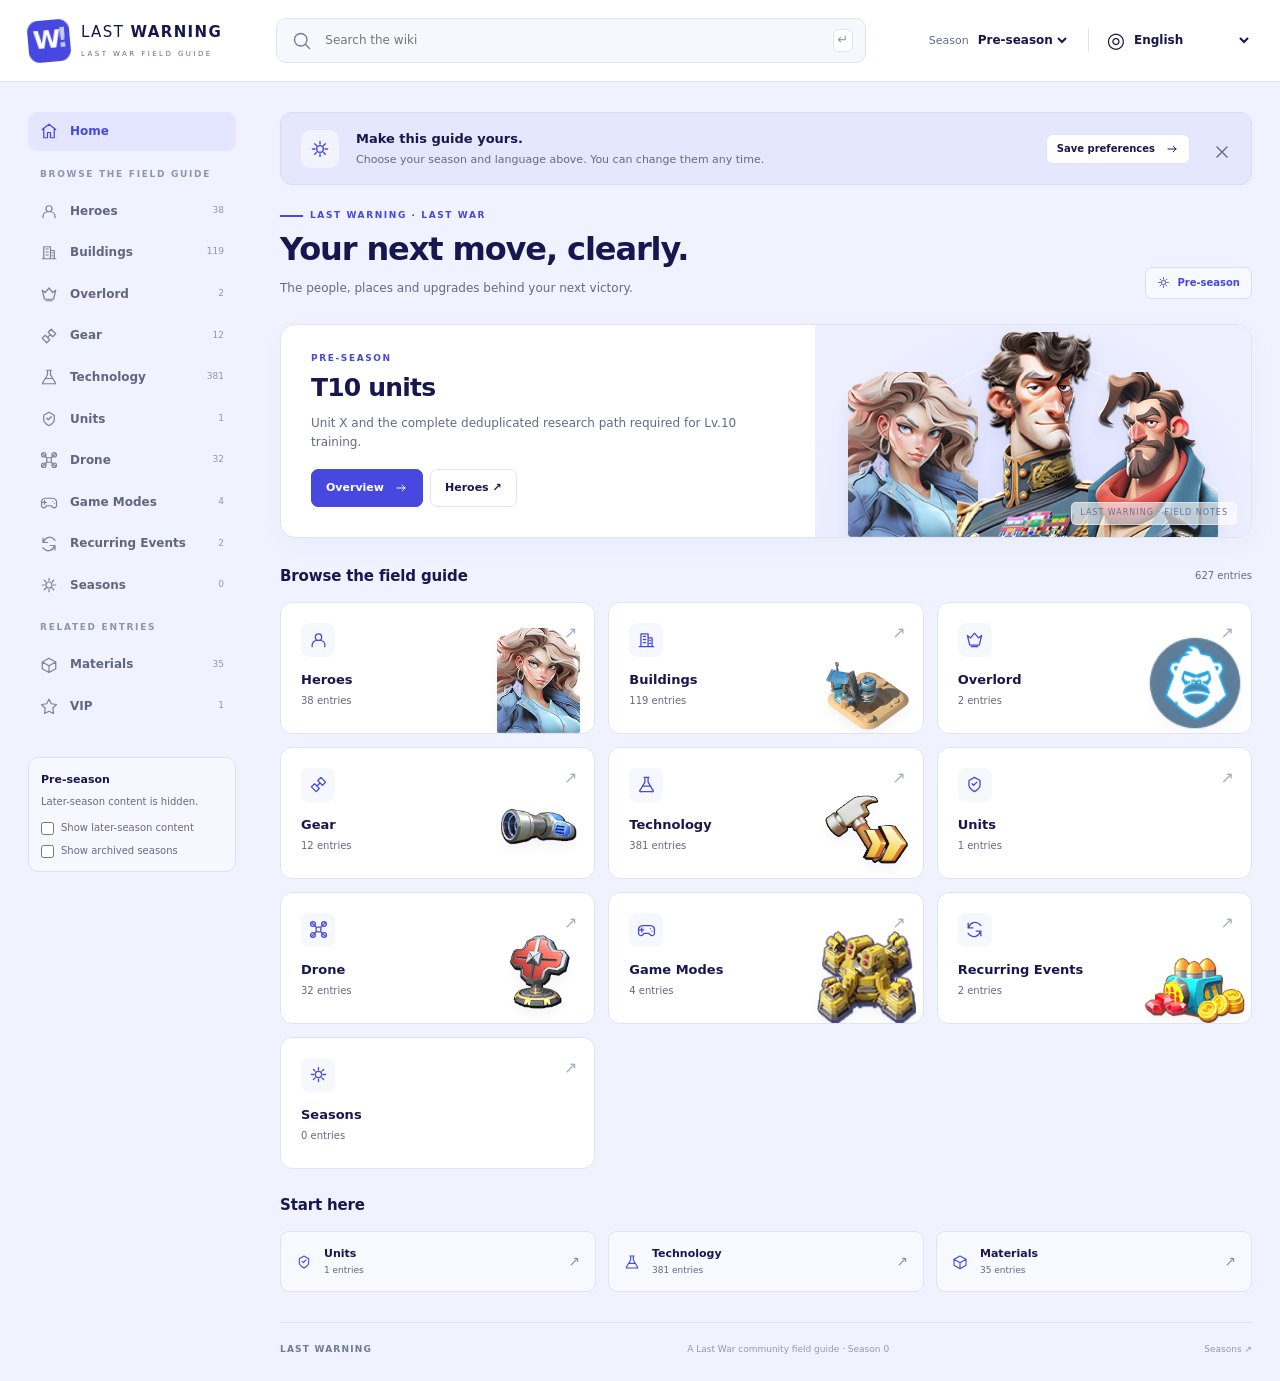
==== index.html @ da7bac01 "Publish Last Warning review snapshot" ====
<!doctype html>
<html lang="en">
<head>
<meta charset="utf-8"><meta name="viewport" content="width=device-width,initial-scale=1">
<meta name="description" content="Last Warning — your season-aware Last War field guide. Explore heroes, buildings, technology, units and game modes with original game art.">
<meta name="theme-color" content="#17164f"><title>Last Warning · Last War field guide</title>
<link rel="stylesheet" href="styles-v2.css">
<script defer src="data-v2.js"></script><script defer src="mode-data.js"></script><script defer src="app-v2.js"></script>
</head>
<body>
<a class="skip-link" href="#content">Skip to content</a>
<header class="topbar">
  <button id="menu-toggle" class="icon-button mobile-only" aria-label="Open navigation" aria-expanded="false"></button>
  <a class="brand" id="brand" href="#home" aria-label="Last Warning home"><span class="brand-mark">W<span>!</span></span><span>LAST <b>WARNING</b><small>LAST WAR FIELD GUIDE</small></span></a>
  <form id="global-search" class="global-search" role="search"><span id="search-icon" aria-hidden="true"></span><input id="search-input" type="search" autocomplete="off" aria-label="Search the wiki" placeholder="Search heroes, buildings, skills…"><button type="submit" id="search-go" aria-label="Search">↵</button></form>
  <div class="context-controls"><label class="header-select"><span id="season-label">Season</span><select id="season-select" aria-label="Current season"></select></label><span class="control-divider"></span><label class="header-select language-control"><span id="language-icon" aria-hidden="true">◎</span><select id="language-select" aria-label="Language"></select></label></div>
</header>
<div class="app-shell">
  <aside id="sidebar" class="sidebar" aria-label="Wiki navigation"><div id="navigation"></div><div id="sidebar-context"></div></aside>
  <button id="nav-scrim" class="nav-scrim" aria-label="Close navigation" hidden></button>
  <div class="page-area"><div id="setup-banner"></div><main id="content" tabindex="-1"></main><footer id="footer"></footer></div>
</div>
<div id="announcement" class="sr-only" role="status" aria-live="polite"></div>
<noscript><p class="no-script">This local wiki needs JavaScript to display its game data and language controls.</p></noscript>
</body></html>
---- styles-v2.css ----
:root{--page:#f0f3ff;--ink:#17164f;--accent:#4648df;--muted:#656887;--line:#e0e4f2;--white:#fff;--soft:#f7f8fe;--lavender:#e9eaff;--blue:#e6f2ff;--green:#237c66;--shadow:0 8px 28px #17164f08;--sidebar:222px}*{box-sizing:border-box}html{scroll-behavior:smooth}body{margin:0;background:var(--page);color:var(--ink);font:14px/1.55 Inter,ui-sans-serif,system-ui,-apple-system,BlinkMacSystemFont,"Segoe UI",sans-serif}a{color:inherit;text-decoration:none}button,input,select{font:inherit;color:inherit}button,a,input,select{outline-offset:4px}button{cursor:pointer}button:disabled{cursor:default;opacity:.45}button:focus-visible,a:focus-visible,input:focus-visible,select:focus-visible{outline:3px solid #8b8df4}button,input,select{touch-action:manipulation}button{border:0}svg{display:block;width:20px;height:20px;flex-shrink:0;fill:none;stroke:currentColor;stroke-width:1.65;stroke-linecap:round;stroke-linejoin:round}.sr-only{position:absolute;width:1px;height:1px;margin:-1px;padding:0;border:0;overflow:hidden;clip:rect(0,0,0,0);white-space:nowrap}.skip-link{position:fixed;z-index:100;top:-90px;left:18px;background:white;padding:12px;border-radius:8px}.skip-link:focus{top:12px}.topbar{height:82px;position:sticky;top:0;z-index:30;display:flex;align-items:center;gap:34px;padding:0 max(28px,calc((100vw - 1600px)/2));background:#fffffff2;border-bottom:1px solid var(--line);backdrop-filter:blur(14px)}.brand{display:flex;align-items:center;gap:11px;flex-shrink:0;font-size:15px;letter-spacing:1.4px;white-space:nowrap}.brand b{font-weight:850}.brand small{display:block;font-size:7px;letter-spacing:2.45px;color:var(--muted);margin-top:4px}.brand-mark{position:relative;background:var(--accent);border-radius:11px;color:white;font-size:25px;line-height:39px;letter-spacing:-4px;font-weight:900;width:42px;height:42px;text-align:center;transform:rotate(-5deg)}.brand-mark span{color:#c8c9ff;font-size:26px}.global-search{display:flex;align-items:center;gap:11px;max-width:590px;min-width:160px;flex:1;padding:10px 12px 10px 15px;margin-inline-start:20px;border:1px solid var(--line);border-radius:10px;background:var(--soft)}.global-search>span{color:#777a9b}.global-search input{min-width:0;width:100%;border:0;outline:none;background:transparent;font-size:12px}.global-search button{padding:0;width:23px;height:23px;border:1px solid var(--line);background:white;border-radius:5px;color:#9395ae;font-size:13px}.context-controls{display:flex;align-items:center;gap:18px;margin-inline-start:auto;flex-shrink:0}.header-select{display:flex;align-items:center;gap:5px;min-width:0}.header-select>span{color:var(--muted);font-size:11px;white-space:nowrap}.header-select select{border:0;background:transparent;font-size:12px;font-weight:650;max-width:125px;cursor:pointer;padding:8px 0}.header-select.language-control select{max-width:122px}.header-select #language-icon{font-size:21px;color:var(--ink)}.control-divider{width:1px;height:24px;background:var(--line)}.app-shell{display:flex;gap:30px;max-width:1600px;padding:30px 28px 0;margin:auto}.sidebar{flex:0 0 var(--sidebar);position:sticky;top:112px;height:calc(100vh - 136px);display:flex;flex-direction:column;overflow:auto;scrollbar-width:thin;padding-inline-end:14px}.nav-label{color:#9093ad;font-size:9px;letter-spacing:1.7px;text-transform:uppercase;font-weight:750;margin:17px 0 10px;padding:0 12px}.nav-label:first-child{margin-top:1px}.nav-link{display:flex;align-items:center;gap:12px;padding:10px 12px;border-radius:9px;color:#626581;font-size:12px;margin-bottom:3px;font-weight:550;transition:background .15s,color .15s}.nav-link .nav-count{font-size:9px;font-weight:500;margin-inline-start:auto;color:#9094ae}.nav-link svg{width:18px;height:18px;opacity:.8}.nav-link:hover{background:#e8ebfa;color:var(--ink)}.nav-link.active{color:var(--accent);background:#e4e6ff;font-weight:750}.nav-link.active svg{opacity:1}.nav-sub{padding:5px 0 10px 37px;display:grid;gap:5px}.nav-sub a{font-size:11px;color:var(--muted);border-inline-start:1px solid #d7dcf0;padding:4px 0 4px 15px}.nav-sub a.active{color:var(--accent);font-weight:700;border-color:var(--accent)}#sidebar-context{margin-top:auto;padding-top:28px}.context-card{border:1px solid #dce1f3;background:#ffffff60;border-radius:10px;padding:13px 12px}.context-card strong{font-size:11px;display:block}.context-card p{font-size:10px;color:var(--muted);margin:5px 0 10px;line-height:1.7}.future-toggle{display:flex;align-items:flex-start;gap:7px;font-size:10px;color:var(--muted);line-height:1.5;cursor:pointer}.future-toggle input{accent-color:var(--accent);margin:2px 0 0}.snapshot{font-size:9px;color:#9699b1;display:flex;align-items:center;gap:6px;margin:13px 12px 0}.snapshot-dot{width:5px;height:5px;border-radius:50%;background:#3ca58b}.page-area{flex:1;min-width:0;max-width:1290px}main{min-height:calc(100vh - 205px)}.welcome-banner{background:#e5e7ff;border:1px solid #d7dafa;border-radius:12px;display:flex;align-items:center;gap:17px;padding:16px 20px;margin:0 0 24px}.welcome-banner .welcome-icon{background:#ffffff85;padding:9px;border-radius:9px;color:var(--accent)}.welcome-banner h2{font-size:13px;margin:0}.welcome-banner p{font-size:11px;color:var(--muted);margin:2px 0 0}.welcome-banner .button{margin-inline-start:auto;white-space:nowrap}.icon-button{display:grid;place-items:center;background:transparent;border-radius:6px;width:32px;height:32px;color:var(--muted);padding:5px;flex-shrink:0}.icon-button:hover{background:#ffffff75}.welcome-banner .icon-button{width:24px;height:24px}.mobile-only{display:none}.page-heading{display:flex;align-items:flex-end;justify-content:space-between;gap:25px;margin:2px 0 25px}.eyebrow{display:flex;align-items:center;gap:7px;font-size:9px;letter-spacing:1.6px;text-transform:uppercase;color:var(--accent);font-weight:800;margin-bottom:7px}.eyebrow .line{width:23px;height:2px;background:var(--accent)}h1{font-size:32px;letter-spacing:-1.1px;line-height:1.2;margin:0;font-weight:760}h2{font-weight:730}.page-heading p{font-size:12px;max-width:650px;color:var(--muted);margin:9px 0 0;line-height:1.75}.season-pill{display:inline-flex;align-items:center;gap:7px;border:1px solid #d9def5;background:#ffffff80;color:var(--accent);font-size:10px;font-weight:650;padding:7px 11px;border-radius:7px;white-space:nowrap}.season-pill svg{width:13px;height:13px}.home-lead{background:white;border:1px solid var(--line);border-radius:15px;overflow:hidden;display:grid;grid-template-columns:1.1fr .9fr;margin-bottom:27px;box-shadow:var(--shadow)}.home-lead-copy{padding:27px 30px;position:relative;z-index:1}.home-lead h2{font-size:25px;letter-spacing:-.8px;line-height:1.3;max-width:440px;margin:7px 0 9px}.home-lead p{color:var(--muted);font-size:12px;max-width:440px;margin:0 0 18px}.home-lead .button{margin-inline-end:7px}.home-art{background:radial-gradient(ellipse at 50% 100%,#d9ddff,#eef0ff 80%);position:relative;min-height:212px;overflow:hidden}.home-art:before{content:"";position:absolute;width:280px;height:280px;left:calc(50% - 140px);top:32px;border:1px solid #ffffffa0;border-radius:50%}.home-art img{position:absolute;height:205px;width:54%;object-fit:contain;object-position:bottom;bottom:0;left:24%;filter:drop-shadow(0 9px 8px #17164f14)}.home-art img.side{height:165px;width:45%;left:0;opacity:.9}.home-art img.side.right{left:auto;right:0}.home-art-label{position:absolute;z-index:2;bottom:12px;right:14px;font-size:8px;letter-spacing:1px;color:#6a6e98;background:#ffffffa0;border:1px solid #ffffff70;border-radius:5px;padding:4px 8px}.section-heading{display:flex;align-items:center;justify-content:space-between;gap:20px;margin:25px 0 14px}.section-heading h2{font-size:15px;letter-spacing:-.15px;margin:0}.section-heading span,.section-heading a{color:var(--muted);font-size:10px}.section-heading a:hover{color:var(--accent)}.category-grid{display:grid;grid-template-columns:repeat(3,minmax(0,1fr));gap:13px}.category-card{position:relative;border:1px solid var(--line);background:white;border-radius:12px;padding:20px;min-height:132px;overflow:hidden;transition:transform .16s,border .16s,box-shadow .16s}.category-card:hover{transform:translateY(-2px);border-color:#bfc2ef;box-shadow:var(--shadow)}.category-icon{width:34px;height:34px;border-radius:8px;background:var(--soft);color:var(--accent);display:grid;place-items:center;margin-bottom:13px}.category-icon svg{width:19px;height:19px}.category-card h3{margin:0;font-size:13px;position:relative;z-index:1;max-width:75%}.category-card p{font-size:10px;color:var(--muted);margin:3px 0 0;position:relative;z-index:1}.category-card>img{position:absolute;right:6px;bottom:0;height:105px;width:100px;object-fit:contain;object-position:bottom;opacity:.94;filter:drop-shadow(0 7px 6px #17164f0c)}.category-card .tile-arrow{position:absolute;top:18px;right:17px;color:#a7abc5;font-size:16px}.quick-links{display:grid;grid-template-columns:repeat(3,minmax(0,1fr));gap:12px}.quick-link{background:#ffffff80;border:1px solid var(--line);border-radius:9px;padding:13px 15px;display:flex;align-items:center;gap:12px}.quick-link svg{width:16px;color:var(--accent)}.quick-link strong{font-size:11px;display:block}.quick-link small{font-size:9px;color:var(--muted);display:block;margin-top:2px}.quick-link .arrow{margin-inline-start:auto;color:#8c91ae}.directory-bar{display:flex;align-items:center;justify-content:space-between;gap:15px;margin-bottom:17px;flex-wrap:wrap}.filter-pills{display:flex;gap:6px;flex-wrap:wrap}.pill{background:#ffffff90;border:1px solid var(--line);padding:7px 13px;border-radius:7px;color:var(--muted);font-size:11px;cursor:pointer}.pill.selected{background:var(--accent);border-color:var(--accent);color:white;font-weight:650}.view-controls{display:flex;align-items:center;gap:5px}.view-controls button{display:grid;place-items:center;width:31px;height:30px;background:white;border:1px solid var(--line);border-radius:6px;color:#8b90ab}.view-controls button.active{color:var(--accent);background:var(--lavender);border-color:#cbd0f6}.view-controls svg{width:15px;height:15px}.result-summary{font-size:11px;color:var(--muted);margin:0 0 15px;display:flex;align-items:center;justify-content:space-between;gap:10px}.subtype-filter{display:flex;align-items:center;gap:7px;color:var(--muted);font-size:10px}.subtype-filter select{font-size:11px;background:white;border:1px solid var(--line);padding:6px 9px;border-radius:6px;max-width:220px}.entity-grid{display:grid;grid-template-columns:repeat(4,minmax(0,1fr));gap:14px}.entity-card{background:white;border:1px solid var(--line);border-radius:12px;overflow:hidden;min-width:0;transition:transform .15s,box-shadow .15s,border-color .15s}.entity-card:hover{transform:translateY(-3px);box-shadow:var(--shadow);border-color:#b8bdee}.entity-art{height:155px;display:flex;align-items:center;justify-content:center;position:relative;background:radial-gradient(ellipse at 50% 90%,#e5e8ff,#f8f9fe 80%);overflow:hidden}.entity-art img{width:90%;height:92%;object-fit:contain}.entity-card.is-hero .entity-art{align-items:flex-end}.entity-card.is-hero img{height:98%;object-position:bottom}.entity-art .type-chip{position:absolute;top:10px;left:10px;z-index:2;background:#ffffffdd;border:1px solid #ffffff90;border-radius:5px;font-size:8px;letter-spacing:.2px;font-weight:700;color:#666b91;padding:2px 6px}.entity-art .entity-arrow{position:absolute;right:10px;bottom:10px;background:white;width:23px;height:23px;border-radius:50%;display:grid;place-items:center;font-size:12px;color:var(--accent)}.placeholder-art{display:grid;place-items:center;color:#b0b5d8;width:100%;height:100%}.placeholder-art svg{width:48px;height:48px;stroke-width:1.2}.entity-copy{padding:13px 14px 14px}.entity-copy h3{font-size:12px;line-height:1.35;margin:0 0 4px;font-weight:730;overflow-wrap:anywhere}.entity-copy p{font-size:9px;color:var(--muted);margin:0;line-height:1.7;min-height:16px}.entity-copy .badges{margin-top:8px;gap:4px}.badges{display:flex;align-items:center;flex-wrap:wrap;gap:6px}.badge{display:inline-flex;align-items:center;background:var(--soft);border:1px solid #e8eaf4;color:#727794;font-size:9px;line-height:1.5;border-radius:4px;padding:2px 6px}.badge.ur{background:#fff4d9;color:#947034;border-color:#f5e7bb}.badge.ssr{background:#f0e8ff;color:#8261a9;border-color:#e7dcf8}.badge.sr{background:#e6edff;color:#627ca9;border-color:#dae5fb}.badge.source{background:#e9f2ff;color:#5a779b;border-color:#dae8fb}.badge.fallback{font-weight:500;font-size:8px;padding:1px 5px;background:#fff8e9;border-color:#f1e6ca;color:#a28b5d;vertical-align:middle;margin-inline-start:6px;white-space:nowrap}.entity-list{display:grid;gap:8px}.entity-list .entity-card{display:flex;align-items:center;padding:8px 14px 8px 8px;border-radius:10px;gap:15px}.entity-list .entity-art{height:64px;width:74px;border-radius:6px;flex-shrink:0}.entity-list .entity-copy{padding:0;flex:1}.entity-list .entity-copy h3{font-size:13px}.entity-list .entity-copy p{max-width:650px}.entity-list .entity-copy .badges{margin-top:4px}.entity-list .entity-art .type-chip,.entity-list .entity-arrow{display:none}.entity-list .placeholder-art svg{width:29px;height:29px}.search-list .entity-card{padding:12px;gap:16px}.search-list .entity-copy p{font-size:11px;line-height:1.65}.search-list .entity-art{height:76px;width:82px}.search-group-label{font-size:10px;letter-spacing:1.1px;text-transform:uppercase;color:#8d92ae;margin:22px 0 9px;font-weight:700}.empty-state{background:#ffffff70;border:1px dashed #cfd5ed;border-radius:12px;text-align:center;padding:55px 25px;color:var(--muted)}.empty-state svg{width:32px;height:32px;margin:0 auto 15px;color:#959cc5}.empty-state h2{font-size:16px;color:var(--ink);margin:0 0 6px}.empty-state p{font-size:12px;margin:0 auto 16px;max-width:500px}.button{display:inline-flex;align-items:center;justify-content:center;gap:10px;padding:9px 14px;background:white;border:1px solid var(--line);border-radius:7px;font-size:11px;font-weight:650;color:var(--ink);cursor:pointer;line-height:1.6}.button.primary{background:var(--accent);border-color:var(--accent);color:white}.button.small{padding:6px 10px;font-size:10px}.button:hover{filter:brightness(.98)}.button svg{width:14px;height:14px}.more-row{display:flex;justify-content:center;margin:24px 0 4px}.breadcrumb{display:flex;align-items:center;flex-wrap:wrap;gap:8px;color:#9196b0;font-size:10px;margin:1px 0 18px}.breadcrumb a{color:var(--muted)}.breadcrumb a:hover{color:var(--accent)}.breadcrumb .crumb-current{color:#858aa7;max-width:300px;white-space:nowrap;overflow:hidden;text-overflow:ellipsis}.article-header{display:flex;background:white;border:1px solid var(--line);border-radius:14px;overflow:hidden;min-height:170px;margin-bottom:20px}.article-art{flex:0 0 180px;background:radial-gradient(ellipse at 50% 100%,#e2e5ff,#f2f4ff 90%);display:flex;align-items:center;justify-content:center;position:relative;overflow:hidden}.article-art img{width:92%;height:160px;object-fit:contain}.article-header.is-hero .article-art{align-items:flex-end}.article-header.is-hero .article-art img{height:178px;object-position:bottom}.article-header-copy{padding:24px 28px;flex:1;min-width:0}.article-header-copy h1{font-size:29px;margin:7px 0 8px;display:flex;align-items:center;gap:8px;flex-wrap:wrap}.article-header-copy>p{font-size:12px;color:var(--muted);line-height:1.8;margin:0;max-width:860px;white-space:pre-line}.article-description:empty{display:none}.article-tabs{display:flex;gap:5px;overflow-x:auto;padding:0 0 0 1px;border-bottom:1px solid #d9dff0;margin-bottom:20px;scrollbar-width:thin}.article-tabs a{padding:11px 16px;white-space:nowrap;font-size:11px;color:var(--muted);border-bottom:2px solid transparent;font-weight:600}.article-tabs a.active{color:var(--accent);font-weight:750;border-color:var(--accent)}.article-tabs a:hover{color:var(--accent)}.article-body{background:white;border:1px solid var(--line);border-radius:12px;padding:24px;margin-bottom:18px;min-width:0}.article-body h2{font-size:17px;margin:0 0 13px;letter-spacing:-.3px}.article-body h3{font-size:13px;margin:23px 0 10px}.article-body p{font-size:12px;line-height:1.9;white-space:pre-line;color:var(--muted);margin:0 0 13px}.article-body p:last-child{margin-bottom:0}.article-body p a,.text-link{color:var(--accent);text-decoration:underline;text-decoration-color:#c7c9f3;text-underline-offset:3px}.article-body .content-image{max-width:100%;max-height:350px;object-fit:contain;margin:12px auto;display:block}.article-overview-grid{display:grid;grid-template-columns:repeat(2,minmax(0,1fr));gap:12px;margin:18px 0}.overview-link{display:flex;align-items:center;gap:12px;padding:15px;border:1px solid var(--line);border-radius:9px;background:var(--soft)}.overview-link svg{color:var(--accent);width:17px;height:17px}.overview-link strong{display:block;font-size:11px}.overview-link small{display:block;font-size:9px;color:var(--muted);margin-top:2px}.overview-link>.arrow{margin-inline-start:auto;color:#9398b7}.source-note{font-size:10px;line-height:1.8;color:#858ba8;margin-top:15px;border-top:1px solid #edf0f7;padding-top:12px}.source-note summary{cursor:pointer;color:#737a9a;font-weight:600}.source-note p{font-size:10px;margin:8px 0 0;color:#858ba8;overflow-wrap:anywhere}.source-note a{color:var(--accent)}.source-banner{display:flex;align-items:flex-start;gap:9px;font-size:11px;color:#6a81a0;background:#edf5ff;border:1px solid #dceafb;border-radius:7px;padding:10px 12px;margin-bottom:16px}.source-banner svg{width:15px;height:15px;margin-top:1px}.table-toolbar{display:flex;align-items:center;gap:12px;justify-content:space-between;flex-wrap:wrap;margin:5px 0 14px}.table-search{display:flex;align-items:center;gap:8px;background:var(--soft);border:1px solid var(--line);padding:7px 11px;border-radius:7px;max-width:300px;flex:1;min-width:150px}.table-search svg{width:14px;height:14px;color:#9299b6}.table-search input{min-width:0;max-width:100%;width:100%;border:0;outline:none;background:transparent;font-size:11px}.table-filters{display:flex;align-items:center;gap:8px;flex-wrap:wrap}.table-filters label{font-size:9px;color:var(--muted);display:flex;align-items:center;gap:5px}.table-filters select,.table-filters input{font-size:10px;max-width:150px;border:1px solid var(--line);border-radius:6px;padding:6px;background:white}.table-filters input[type=number]{width:74px}.table-wrap{overflow:auto;border:1px solid var(--line);border-radius:8px;max-height:620px;scrollbar-width:thin;position:relative}.data-table{border-collapse:separate;border-spacing:0;width:100%;font-size:11px;line-height:1.65;text-align:start}.data-table th{position:sticky;top:0;z-index:2;text-align:start;background:#f0f2fc;padding:11px 13px;border-bottom:1px solid #dce1f1;color:#737b9d;font-size:9px;font-weight:750;white-space:normal;min-width:82px;max-width:280px;line-height:1.6}.data-table td{padding:12px 13px;border-bottom:1px solid #edf0f7;vertical-align:top;color:#525b7f;min-width:85px;max-width:550px;overflow-wrap:anywhere}.data-table tbody tr:last-child td{border-bottom:0}.data-table tbody tr:hover td{background:#f9faff}.data-table td.number{font-variant-numeric:tabular-nums;white-space:nowrap;text-align:end;color:#535d82}.data-table td a{color:var(--accent);text-decoration:underline;text-decoration-color:#d3d5f7;text-underline-offset:3px}.data-table td.long-text{min-width:270px;white-space:pre-line}.data-table td.preserve-lines{white-space:pre-line}.data-table tr.focus-row td{background:#eef0ff;box-shadow:inset 0 2px #888bef,inset 0 -2px #888bef}.data-table.external td{background:#f1f7ff}.table-pagination{display:flex;align-items:center;justify-content:space-between;gap:10px;padding-top:13px;font-size:10px;color:var(--muted)}.table-pagination>div{display:flex;align-items:center;gap:7px}.table-pagination .button{font-size:9px;padding:5px 9px}.table-total{display:flex;align-items:center;gap:9px;flex-wrap:wrap;margin:14px 0 0;background:#f5f6ff;border:1px solid #e2e5f7;border-radius:7px;padding:10px 12px;font-size:10px}.table-total strong{font-size:10px;margin-inline-end:6px}.table-total span{background:white;padding:3px 7px;border-radius:4px;color:#737b9d;border:1px solid #e4e7f5}.table-total b{font-variant-numeric:tabular-nums;color:var(--ink);margin-inline-start:4px}.record-related{margin-top:23px}.related-grid{display:grid;grid-template-columns:repeat(3,minmax(0,1fr));gap:10px}.related-link{display:flex;align-items:center;gap:10px;background:#ffffff80;border:1px solid var(--line);border-radius:8px;padding:10px 12px}.related-link img{width:37px;height:37px;object-fit:contain}.related-link>.small-icon{width:35px;height:35px;display:grid;place-items:center;color:#8a91b6;background:#e9edf9;border-radius:6px}.related-link strong{display:block;font-size:10px}.related-link small{display:block;font-size:8px;color:var(--muted);margin-top:2px}.notice{border:1px solid #dce2f4;border-radius:8px;background:#f8f9ff;padding:14px 16px;color:var(--muted);font-size:11px;line-height:1.8}.notice strong{color:var(--ink);display:block;margin-bottom:3px}.gate{background:white;border:1px solid var(--line);border-radius:14px;text-align:center;padding:55px 25px}.gate>.gate-icon{width:56px;height:56px;border-radius:14px;background:var(--lavender);display:grid;place-items:center;color:var(--accent);margin:0 auto 17px}.gate h1{font-size:24px}.gate p{max-width:540px;color:var(--muted);font-size:12px;margin:14px auto 23px}.mode-completeness{font-size:10px;color:#8b91aa;background:#f7f9ff;border:1px dashed #d8dff2;border-radius:7px;padding:11px 13px;margin-bottom:18px}.mode-completeness b{color:var(--ink)}footer{display:flex;align-items:center;justify-content:space-between;gap:14px;border-top:1px solid #dce2f4;padding:20px 0 24px;margin-top:30px;font-size:9px;color:#9298b2}footer strong{letter-spacing:1.2px;color:#70789b;font-size:9px}footer a:hover{color:var(--accent)}.nav-scrim{display:none}.no-script{margin:40px;padding:30px;background:white;border-radius:15px}.fade-in{animation:appear .18s ease-out}@keyframes appear{from{opacity:.35;transform:translateY(3px)}to{opacity:1;transform:none}}[hidden]{display:none!important}html[dir=rtl] .brand-mark{transform:rotate(5deg)}html[dir=rtl] .entity-art .type-chip{left:auto;right:10px}html[dir=rtl] .entity-arrow{right:auto;left:10px}html[dir=rtl] .category-card>img{right:auto;left:6px}html[dir=rtl] .category-card .tile-arrow{right:auto;left:17px}html[dir=rtl] .home-art-label{right:auto;left:14px}html[dir=rtl] .data-table td.number{text-align:start}
@media(min-width:1500px){.entity-art{height:180px}.category-card{min-height:145px}}@media(max-width:1250px){:root{--sidebar:196px}.topbar{gap:20px;padding:0 22px}.global-search{margin-inline-start:0}.app-shell{padding:25px 22px 0;gap:24px}.sidebar{padding-inline-end:6px}.brand{font-size:13px}.brand small{font-size:6px}.context-controls{gap:10px}.entity-grid{grid-template-columns:repeat(3,minmax(0,1fr))}.category-grid{gap:10px}.category-card{padding:17px}.category-card>img{width:83px;height:91px}.category-card h3{font-size:12px}.home-lead-copy{padding:24px}.home-lead h2{font-size:22px}.article-header-copy{padding:23px}.quick-link{padding:12px}.header-select>span#season-label{display:none}}@media(max-width:1000px){:root{--sidebar:178px}.topbar{gap:16px}.brand{font-size:11px;letter-spacing:1px}.brand-mark{width:36px;height:36px;font-size:23px;line-height:35px}.brand small{letter-spacing:1.6px}.global-search{max-width:none}.context-controls{gap:6px}.control-divider{margin:0 4px}.header-select.language-control select{max-width:88px}.header-select select{max-width:86px;font-size:11px}.global-search input{font-size:11px}.app-shell{gap:20px}.nav-link{font-size:11px;gap:9px;padding:10px}.nav-link svg{width:16px}.category-grid{grid-template-columns:repeat(2,minmax(0,1fr))}.home-lead{grid-template-columns:1.25fr .75fr}.home-art img{height:170px;width:70%;left:15%}.home-art img.side{height:130px}.home-lead-copy{padding:22px}.home-lead h2{font-size:21px}.home-lead p{font-size:11px}.home-art-label{display:none}.quick-links{grid-template-columns:1fr}.article-art{flex-basis:140px}.article-header-copy h1{font-size:25px}.article-header-copy{padding:21px}.related-grid{grid-template-columns:repeat(2,minmax(0,1fr))}.entity-art{height:135px}.entity-copy{padding:11px}.entity-copy h3{font-size:11px}.entity-card .badge{font-size:8px}.home-lead-copy .button{padding:8px 10px;font-size:10px}.welcome-banner{padding:14px}.welcome-banner p{font-size:10px}.page-heading h1{font-size:29px}}@media(max-width:760px){.topbar{height:auto;min-height:76px;display:grid;grid-template-columns:28px minmax(0,1fr) auto;gap:12px;padding:14px 16px}.mobile-only{display:grid}.brand{font-size:12px;gap:8px}.brand small{font-size:6px;letter-spacing:1.5px}.brand-mark{width:34px;height:34px;line-height:33px;font-size:22px}.global-search{grid-row:2;grid-column:1/-1;max-width:none;width:100%;padding:9px 12px;margin-top:1px}.global-search input{font-size:12px}.context-controls{grid-column:3;gap:5px}.header-select select{font-size:10px;max-width:82px;padding:7px 0}.header-select.language-control select{max-width:72px}.header-select #language-icon{display:none}.control-divider{height:19px;margin:0 2px}.app-shell{display:block;padding:23px 16px 0}.page-area{width:100%;max-width:none}.sidebar{position:fixed;z-index:45;top:0;bottom:0;left:-285px;width:265px;height:100dvh;background:var(--page);padding:27px 17px 22px;transition:left .2s;box-shadow:15px 0 45px #17164f18;--sidebar:265px}.nav-open .sidebar{left:0}.nav-scrim{position:fixed;z-index:44;inset:0;background:#17164f50;backdrop-filter:blur(2px);border:0}.nav-open .nav-scrim{display:block}.nav-link{font-size:13px;padding:11px 12px}.nav-link svg{width:19px;height:19px}.nav-label{font-size:10px}.nav-sub a{font-size:12px}.context-card strong{font-size:12px}.context-card p,.future-toggle{font-size:11px}.page-heading{margin:0 0 21px;align-items:start;gap:15px}.page-heading h1{font-size:28px}.page-heading p{font-size:11px;line-height:1.8}.page-heading>.season-pill{font-size:9px;padding:5px 8px;margin-top:24px}.eyebrow{font-size:8px;margin-bottom:7px}.welcome-banner{gap:10px;flex-wrap:wrap;padding:13px 14px;margin-bottom:23px}.welcome-banner h2{font-size:12px}.welcome-banner .welcome-icon{padding:7px}.welcome-banner .welcome-icon svg{width:16px;height:16px}.welcome-banner>div:nth-child(2){flex:1;min-width:180px}.welcome-banner .button{margin-inline-start:41px;padding:6px 10px;font-size:10px}.welcome-banner .icon-button{position:absolute;right:22px;align-self:start}.welcome-banner p{font-size:10px;max-width:240px}.home-lead{display:block;margin-bottom:23px}.home-lead-copy{padding:22px}.home-lead h2{font-size:23px;max-width:360px}.home-lead p{font-size:11px;margin-bottom:16px}.home-art{display:none}.home-lead-copy .button{font-size:11px;padding:9px 12px}.category-grid{grid-template-columns:repeat(2,minmax(0,1fr));gap:10px}.category-card{padding:15px;min-height:138px}.category-card h3{font-size:12px;max-width:90%;line-height:1.35}.category-card p{font-size:9px}.category-card>img{height:79px;width:72px;opacity:.8}.category-icon{width:30px;height:30px;margin-bottom:15px}.category-icon svg{width:17px;height:17px}.category-card .tile-arrow{right:13px;top:13px;font-size:14px}.quick-links{gap:8px}.quick-link{padding:11px 14px}.section-heading{margin:24px 0 13px}.section-heading h2{font-size:14px}.section-heading>span{font-size:9px}.entity-grid{grid-template-columns:repeat(2,minmax(0,1fr));gap:12px}.entity-art{height:155px}.entity-copy{padding:12px}.entity-copy h3{font-size:12px}.entity-copy p{font-size:9px}.entity-card .badge{font-size:8px}.directory-bar{gap:13px}.filter-pills{gap:6px;flex:1}.pill{font-size:10px;padding:7px 11px}.view-controls button{width:28px;height:28px}.subtype-filter{width:100%;justify-content:space-between}.subtype-filter select{max-width:240px}.result-summary{font-size:10px}.entity-list .entity-art{height:60px;width:60px}.entity-list .entity-copy h3{font-size:12px}.entity-list .entity-copy p{font-size:10px}.entity-list .entity-copy .badges{gap:4px}.entity-list .entity-card{gap:12px;padding:8px 10px 8px 8px}.search-list .entity-card{padding:10px}.article-header{min-height:146px;margin-bottom:16px}.article-art{flex-basis:105px}.article-art img{width:97%;height:105px}.article-header.is-hero .article-art img{height:140px}.article-header-copy{padding:17px 16px}.article-header-copy h1{font-size:23px;letter-spacing:-.6px;margin:6px 0 8px}.article-header-copy>p{font-size:11px;line-height:1.7}.article-header-copy .badge{font-size:8px}.breadcrumb{font-size:9px;margin-bottom:15px;gap:6px}.article-tabs{gap:1px;margin-bottom:15px}.article-tabs a{padding:10px 12px;font-size:10px}.article-body{padding:18px 15px}.article-body h2{font-size:16px}.article-body p{font-size:12px}.article-overview-grid{grid-template-columns:1fr;gap:8px}.table-toolbar{gap:10px}.table-search{max-width:none;flex-basis:100%;padding:8px 10px}.table-filters{gap:8px}.table-filters label{font-size:9px;flex-direction:column;align-items:start}.table-filters select,.table-filters input{font-size:10px;max-width:150px;padding:6px 8px}.table-wrap{max-height:570px;margin:0 -1px}.data-table th{font-size:9px;padding:10px;min-width:75px}.data-table td{padding:11px 10px;font-size:10px;min-width:75px}.data-table td.long-text{min-width:240px}.table-pagination{font-size:9px}.table-pagination .button{font-size:9px;padding:5px 8px}.source-note{font-size:9px}.related-grid{grid-template-columns:1fr;gap:8px}.related-link{padding:10px 13px}.related-link strong{font-size:11px}.related-link small{font-size:9px}.notice{padding:13px;font-size:10px}.table-total{font-size:9px;padding:10px}.gate{padding:40px 20px}.gate h1{font-size:23px}.gate p{font-size:11px}.badge.fallback{font-size:7px}.entity-list .badge.fallback{font-size:7px}.more-row{margin-top:20px}footer{font-size:8px;gap:10px;flex-wrap:wrap;padding:18px 0 24px;margin-top:26px}footer strong{font-size:8px}html[dir=rtl] .sidebar{left:auto;right:-285px;transition:right .2s}html[dir=rtl] .nav-open .sidebar{left:auto;right:0}html[dir=rtl] .welcome-banner .icon-button{right:auto;left:22px}}
@media(max-width:370px){.topbar{padding:12px;gap:8px}.brand{font-size:10px}.brand small{letter-spacing:.8px}.brand-mark{width:30px;height:30px;font-size:20px;line-height:29px}.header-select select{max-width:68px;font-size:9px}.header-select.language-control select{max-width:65px}.app-shell{padding:20px 12px 0}.category-card{padding:13px}.entity-art{height:135px}.entity-copy{padding:10px}.entity-copy h3{font-size:11px}.article-header-copy{padding:15px 12px}.article-header-copy h1{font-size:21px}.article-art{flex-basis:87px}.article-header-copy>p{font-size:10px}.home-lead-copy{padding:19px}.home-lead h2{font-size:21px}}@media(prefers-reduced-motion:reduce){html{scroll-behavior:auto}*,*:before,*:after{animation:none!important;transition:none!important}}
.archive-toggle{margin-top:8px}.badge.archived{background:#f2f0e8;color:#8f8262;border-color:#e9e3d3}
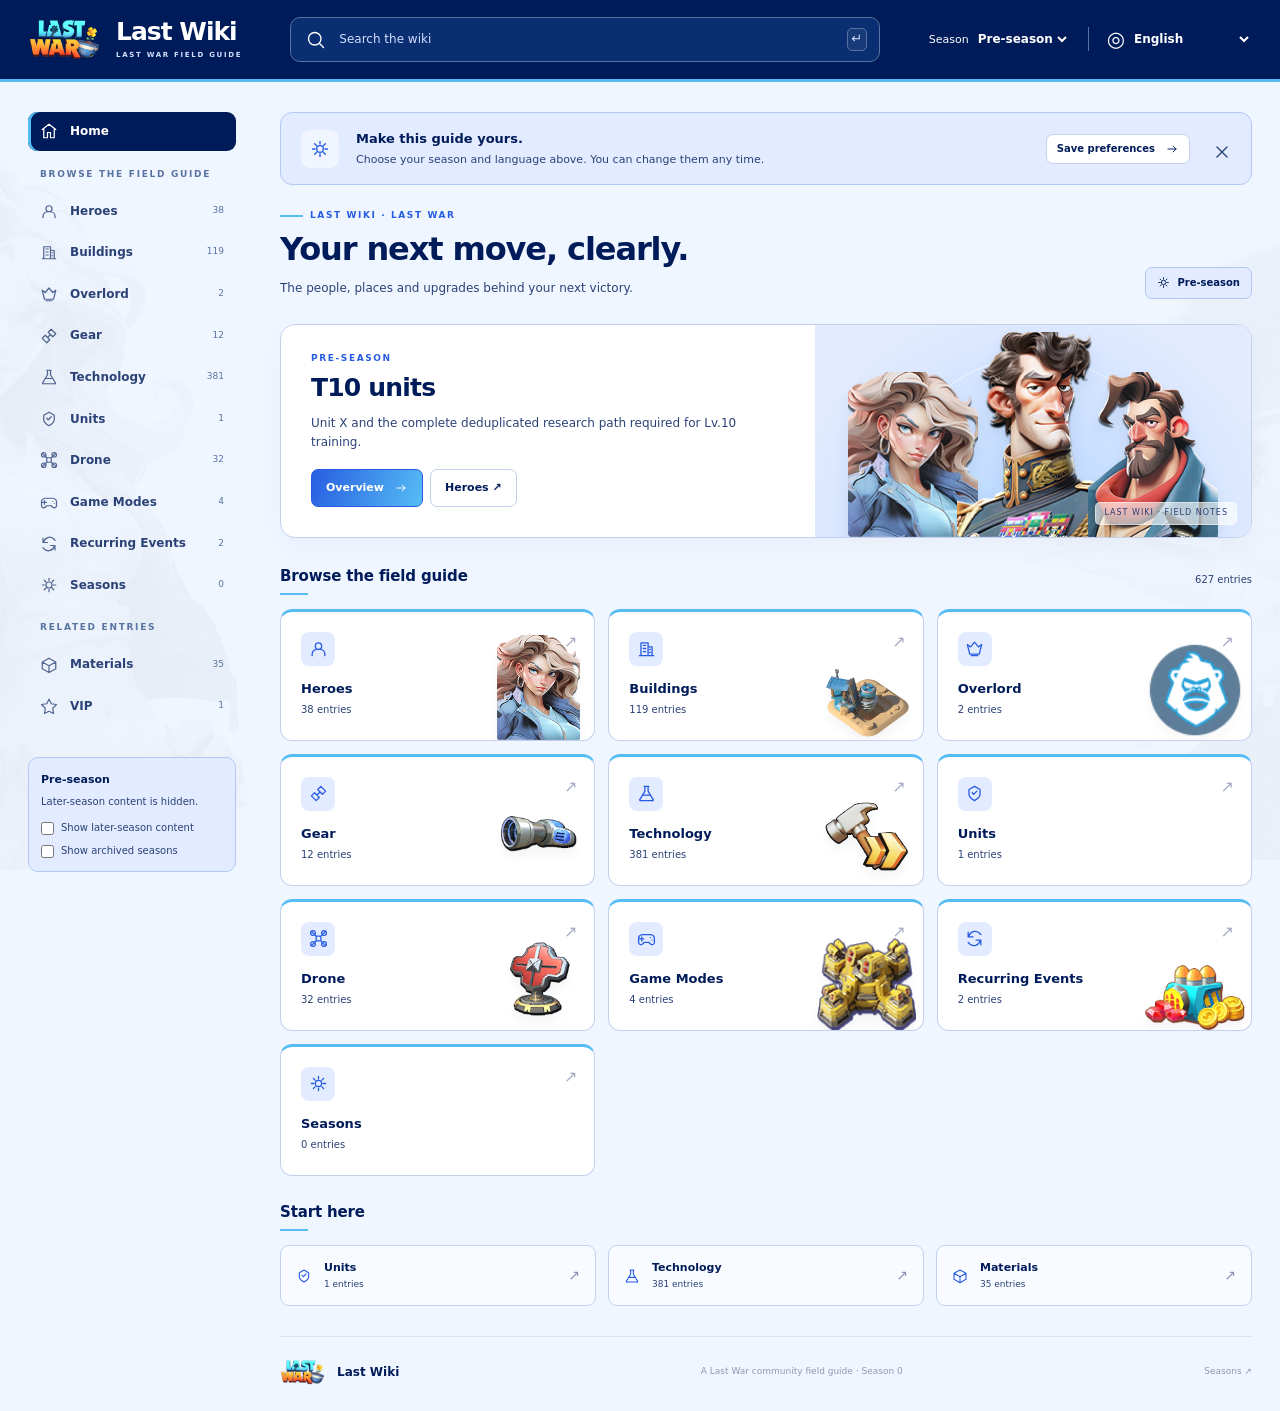
==== commit 66e271b4: "Rename Last Wiki and apply Last WarD game branding" ====
--- a/index.html
+++ b/index.html
@@ -2,16 +2,18 @@
 <html lang="en">
 <head>
 <meta charset="utf-8"><meta name="viewport" content="width=device-width,initial-scale=1">
-<meta name="description" content="Last Warning — your season-aware Last War field guide. Explore heroes, buildings, technology, units and game modes with original game art.">
-<meta name="theme-color" content="#17164f"><title>Last Warning · Last War field guide</title>
-<link rel="stylesheet" href="styles-v2.css">
-<script defer src="data-v2.js"></script><script defer src="mode-data.js"></script><script defer src="app-v2.js"></script>
+<meta name="description" content="Last Wiki — your season-aware Last War field guide. Explore heroes, buildings, technology, units and game modes with original game art.">
+<meta name="theme-color" content="#001b59"><title>Last Wiki · Last War field guide</title>
+<link rel="stylesheet" href="styles-v2.css?v=6c1d78cda37d">
+<link rel="stylesheet" href="last-war-theme.css?v=da08d9cf9874">
+<link rel="icon" type="image/png" href="assets/last-war-logo.png">
+<script defer src="data-v2.js?v=956768e560a6"></script><script defer src="mode-data.js?v=515dad8bfbbe"></script><script defer src="app-v2.js?v=28c8047b7a63"></script>
 </head>
 <body>
 <a class="skip-link" href="#content">Skip to content</a>
 <header class="topbar">
   <button id="menu-toggle" class="icon-button mobile-only" aria-label="Open navigation" aria-expanded="false"></button>
-  <a class="brand" id="brand" href="#home" aria-label="Last Warning home"><span class="brand-mark">W<span>!</span></span><span>LAST <b>WARNING</b><small>LAST WAR FIELD GUIDE</small></span></a>
+  <a class="brand" id="brand" href="#home" aria-label="Last Wiki home"><img class="brand-logo" src="assets/last-war-logo.png" alt="Last War"><span>Last <b>Wiki</b><small>LAST WAR FIELD GUIDE</small></span></a>
   <form id="global-search" class="global-search" role="search"><span id="search-icon" aria-hidden="true"></span><input id="search-input" type="search" autocomplete="off" aria-label="Search the wiki" placeholder="Search heroes, buildings, skills…"><button type="submit" id="search-go" aria-label="Search">↵</button></form>
   <div class="context-controls"><label class="header-select"><span id="season-label">Season</span><select id="season-select" aria-label="Current season"></select></label><span class="control-divider"></span><label class="header-select language-control"><span id="language-icon" aria-hidden="true">◎</span><select id="language-select" aria-label="Language"></select></label></div>
 </header>
--- a/styles-v2.css
+++ b/styles-v2.css
@@ -2,3 +2,5 @@
 @media(min-width:1500px){.entity-art{height:180px}.category-card{min-height:145px}}@media(max-width:1250px){:root{--sidebar:196px}.topbar{gap:20px;padding:0 22px}.global-search{margin-inline-start:0}.app-shell{padding:25px 22px 0;gap:24px}.sidebar{padding-inline-end:6px}.brand{font-size:13px}.brand small{font-size:6px}.context-controls{gap:10px}.entity-grid{grid-template-columns:repeat(3,minmax(0,1fr))}.category-grid{gap:10px}.category-card{padding:17px}.category-card>img{width:83px;height:91px}.category-card h3{font-size:12px}.home-lead-copy{padding:24px}.home-lead h2{font-size:22px}.article-header-copy{padding:23px}.quick-link{padding:12px}.header-select>span#season-label{display:none}}@media(max-width:1000px){:root{--sidebar:178px}.topbar{gap:16px}.brand{font-size:11px;letter-spacing:1px}.brand-mark{width:36px;height:36px;font-size:23px;line-height:35px}.brand small{letter-spacing:1.6px}.global-search{max-width:none}.context-controls{gap:6px}.control-divider{margin:0 4px}.header-select.language-control select{max-width:88px}.header-select select{max-width:86px;font-size:11px}.global-search input{font-size:11px}.app-shell{gap:20px}.nav-link{font-size:11px;gap:9px;padding:10px}.nav-link svg{width:16px}.category-grid{grid-template-columns:repeat(2,minmax(0,1fr))}.home-lead{grid-template-columns:1.25fr .75fr}.home-art img{height:170px;width:70%;left:15%}.home-art img.side{height:130px}.home-lead-copy{padding:22px}.home-lead h2{font-size:21px}.home-lead p{font-size:11px}.home-art-label{display:none}.quick-links{grid-template-columns:1fr}.article-art{flex-basis:140px}.article-header-copy h1{font-size:25px}.article-header-copy{padding:21px}.related-grid{grid-template-columns:repeat(2,minmax(0,1fr))}.entity-art{height:135px}.entity-copy{padding:11px}.entity-copy h3{font-size:11px}.entity-card .badge{font-size:8px}.home-lead-copy .button{padding:8px 10px;font-size:10px}.welcome-banner{padding:14px}.welcome-banner p{font-size:10px}.page-heading h1{font-size:29px}}@media(max-width:760px){.topbar{height:auto;min-height:76px;display:grid;grid-template-columns:28px minmax(0,1fr) auto;gap:12px;padding:14px 16px}.mobile-only{display:grid}.brand{font-size:12px;gap:8px}.brand small{font-size:6px;letter-spacing:1.5px}.brand-mark{width:34px;height:34px;line-height:33px;font-size:22px}.global-search{grid-row:2;grid-column:1/-1;max-width:none;width:100%;padding:9px 12px;margin-top:1px}.global-search input{font-size:12px}.context-controls{grid-column:3;gap:5px}.header-select select{font-size:10px;max-width:82px;padding:7px 0}.header-select.language-control select{max-width:72px}.header-select #language-icon{display:none}.control-divider{height:19px;margin:0 2px}.app-shell{display:block;padding:23px 16px 0}.page-area{width:100%;max-width:none}.sidebar{position:fixed;z-index:45;top:0;bottom:0;left:-285px;width:265px;height:100dvh;background:var(--page);padding:27px 17px 22px;transition:left .2s;box-shadow:15px 0 45px #17164f18;--sidebar:265px}.nav-open .sidebar{left:0}.nav-scrim{position:fixed;z-index:44;inset:0;background:#17164f50;backdrop-filter:blur(2px);border:0}.nav-open .nav-scrim{display:block}.nav-link{font-size:13px;padding:11px 12px}.nav-link svg{width:19px;height:19px}.nav-label{font-size:10px}.nav-sub a{font-size:12px}.context-card strong{font-size:12px}.context-card p,.future-toggle{font-size:11px}.page-heading{margin:0 0 21px;align-items:start;gap:15px}.page-heading h1{font-size:28px}.page-heading p{font-size:11px;line-height:1.8}.page-heading>.season-pill{font-size:9px;padding:5px 8px;margin-top:24px}.eyebrow{font-size:8px;margin-bottom:7px}.welcome-banner{gap:10px;flex-wrap:wrap;padding:13px 14px;margin-bottom:23px}.welcome-banner h2{font-size:12px}.welcome-banner .welcome-icon{padding:7px}.welcome-banner .welcome-icon svg{width:16px;height:16px}.welcome-banner>div:nth-child(2){flex:1;min-width:180px}.welcome-banner .button{margin-inline-start:41px;padding:6px 10px;font-size:10px}.welcome-banner .icon-button{position:absolute;right:22px;align-self:start}.welcome-banner p{font-size:10px;max-width:240px}.home-lead{display:block;margin-bottom:23px}.home-lead-copy{padding:22px}.home-lead h2{font-size:23px;max-width:360px}.home-lead p{font-size:11px;margin-bottom:16px}.home-art{display:none}.home-lead-copy .button{font-size:11px;padding:9px 12px}.category-grid{grid-template-columns:repeat(2,minmax(0,1fr));gap:10px}.category-card{padding:15px;min-height:138px}.category-card h3{font-size:12px;max-width:90%;line-height:1.35}.category-card p{font-size:9px}.category-card>img{height:79px;width:72px;opacity:.8}.category-icon{width:30px;height:30px;margin-bottom:15px}.category-icon svg{width:17px;height:17px}.category-card .tile-arrow{right:13px;top:13px;font-size:14px}.quick-links{gap:8px}.quick-link{padding:11px 14px}.section-heading{margin:24px 0 13px}.section-heading h2{font-size:14px}.section-heading>span{font-size:9px}.entity-grid{grid-template-columns:repeat(2,minmax(0,1fr));gap:12px}.entity-art{height:155px}.entity-copy{padding:12px}.entity-copy h3{font-size:12px}.entity-copy p{font-size:9px}.entity-card .badge{font-size:8px}.directory-bar{gap:13px}.filter-pills{gap:6px;flex:1}.pill{font-size:10px;padding:7px 11px}.view-controls button{width:28px;height:28px}.subtype-filter{width:100%;justify-content:space-between}.subtype-filter select{max-width:240px}.result-summary{font-size:10px}.entity-list .entity-art{height:60px;width:60px}.entity-list .entity-copy h3{font-size:12px}.entity-list .entity-copy p{font-size:10px}.entity-list .entity-copy .badges{gap:4px}.entity-list .entity-card{gap:12px;padding:8px 10px 8px 8px}.search-list .entity-card{padding:10px}.article-header{min-height:146px;margin-bottom:16px}.article-art{flex-basis:105px}.article-art img{width:97%;height:105px}.article-header.is-hero .article-art img{height:140px}.article-header-copy{padding:17px 16px}.article-header-copy h1{font-size:23px;letter-spacing:-.6px;margin:6px 0 8px}.article-header-copy>p{font-size:11px;line-height:1.7}.article-header-copy .badge{font-size:8px}.breadcrumb{font-size:9px;margin-bottom:15px;gap:6px}.article-tabs{gap:1px;margin-bottom:15px}.article-tabs a{padding:10px 12px;font-size:10px}.article-body{padding:18px 15px}.article-body h2{font-size:16px}.article-body p{font-size:12px}.article-overview-grid{grid-template-columns:1fr;gap:8px}.table-toolbar{gap:10px}.table-search{max-width:none;flex-basis:100%;padding:8px 10px}.table-filters{gap:8px}.table-filters label{font-size:9px;flex-direction:column;align-items:start}.table-filters select,.table-filters input{font-size:10px;max-width:150px;padding:6px 8px}.table-wrap{max-height:570px;margin:0 -1px}.data-table th{font-size:9px;padding:10px;min-width:75px}.data-table td{padding:11px 10px;font-size:10px;min-width:75px}.data-table td.long-text{min-width:240px}.table-pagination{font-size:9px}.table-pagination .button{font-size:9px;padding:5px 8px}.source-note{font-size:9px}.related-grid{grid-template-columns:1fr;gap:8px}.related-link{padding:10px 13px}.related-link strong{font-size:11px}.related-link small{font-size:9px}.notice{padding:13px;font-size:10px}.table-total{font-size:9px;padding:10px}.gate{padding:40px 20px}.gate h1{font-size:23px}.gate p{font-size:11px}.badge.fallback{font-size:7px}.entity-list .badge.fallback{font-size:7px}.more-row{margin-top:20px}footer{font-size:8px;gap:10px;flex-wrap:wrap;padding:18px 0 24px;margin-top:26px}footer strong{font-size:8px}html[dir=rtl] .sidebar{left:auto;right:-285px;transition:right .2s}html[dir=rtl] .nav-open .sidebar{left:auto;right:0}html[dir=rtl] .welcome-banner .icon-button{right:auto;left:22px}}
 @media(max-width:370px){.topbar{padding:12px;gap:8px}.brand{font-size:10px}.brand small{letter-spacing:.8px}.brand-mark{width:30px;height:30px;font-size:20px;line-height:29px}.header-select select{max-width:68px;font-size:9px}.header-select.language-control select{max-width:65px}.app-shell{padding:20px 12px 0}.category-card{padding:13px}.entity-art{height:135px}.entity-copy{padding:10px}.entity-copy h3{font-size:11px}.article-header-copy{padding:15px 12px}.article-header-copy h1{font-size:21px}.article-art{flex-basis:87px}.article-header-copy>p{font-size:10px}.home-lead-copy{padding:19px}.home-lead h2{font-size:21px}}@media(prefers-reduced-motion:reduce){html{scroll-behavior:auto}*,*:before,*:after{animation:none!important;transition:none!important}}
 .archive-toggle{margin-top:8px}.badge.archived{background:#f2f0e8;color:#8f8262;border-color:#e9e3d3}
+
+.hero-mode-switch{margin-top:20px;gap:8px}.hero-mode-switch .pill{white-space:normal}.article-art{position:relative}.portrait-caption{position:absolute;inset-inline:8px;bottom:8px;text-align:center;background:#fffef2eb;border-radius:8px;padding:5px;font-size:10px;color:#514620;line-height:1.3}
--- a/last-war-theme.css
+++ b/last-war-theme.css
@@ -0,0 +1,47 @@
+/* Last WarD's Last War Wiki palette and original branding. */
+:root{color-scheme:light;--page:#f0f6ff;--ink:#001b59;--accent:#275de2;--muted:#2b4277;--line:#c4d0ed;--soft:#f0f6ff;--lavender:#e2ebff;--blue:#e2ebff;--shadow:0 8px 28px #001b5908}
+body{isolation:isolate;font-family:ui-sans-serif,system-ui,sans-serif,"Apple Color Emoji","Segoe UI Emoji","Segoe UI Symbol","Noto Color Emoji"}
+body::before,body::after{content:"";position:fixed;pointer-events:none;z-index:-1;opacity:.035;background-size:contain;background-repeat:no-repeat;width:340px}
+body::before{left:-90px;top:150px;height:720px;background-image:url('assets/wiki-hero.webp')}
+body::after{right:-80px;top:240px;height:620px;background-image:url('assets/wiki-soldier.webp')}
+.topbar{background:#001b59;color:#fff;border-bottom:3px solid #56bdf4;backdrop-filter:none;gap:28px}
+.brand{font-size:25px;font-weight:750;letter-spacing:-1px;gap:12px;line-height:1.05}
+.brand-logo{display:block;width:76px;height:48px;object-fit:contain;flex-shrink:0}
+.brand b{font-weight:750}.brand small{color:#d4dfff;font-size:7px;letter-spacing:1.7px;margin-top:7px}
+.global-search{background:#092e72;border-color:#5873a1;color:#fff}
+.global-search>span,.global-search input{color:#fff}.global-search input::placeholder{color:#d4dfff}
+.global-search button{background:#173b79;color:#d4dfff;border-color:#5873a1}
+.header-select>span,.header-select #language-icon,.header-select select{color:#fff}
+.header-select select option{color:#001b59;background:#fff}.control-divider{background:#5873a1}
+.topbar .icon-button{color:#fff}.topbar .icon-button:hover{background:#173b79}
+.nav-link{color:#2b4277}.nav-link:hover{background:#e2ebff;color:#001b59}
+.nav-link.active{background:#001b59;color:#fff;box-shadow:inset 3px 0 #56bdf4}
+.nav-link.active .nav-count{color:#d4dfff}.nav-count,.nav-label,.snapshot{color:#5873a1!important}
+.nav-link.active .nav-count{color:#d4dfff!important}.nav-sub a{border-color:#a1acca}
+.context-card{background:#e2ebff;border-color:#b2c7f2}.welcome-banner{background:#e2ebff;border-color:#b2c7f2}
+.page-heading h1,.article-header h1{font-weight:750;color:#001b59}
+.eyebrow,.category-icon{color:#275de2}.eyebrow .line{background:#56bdf4}
+.section-heading h2{position:relative;padding-bottom:7px}.section-heading h2::after{content:"";position:absolute;bottom:0;inset-inline-start:0;width:28px;height:2px;background:#56bdf4}
+.season-pill{background:#e2ebff;border-color:#b2c7f2;color:#001b59}
+.home-art{background:radial-gradient(ellipse at 50% 100%,#b6d7ff,#e2ebff 80%)}
+.home-art img{filter:drop-shadow(0 9px 8px #001b5914)}.home-art-label{color:#2b4277}
+.home-lead,.category-card,.entity-card,.article-header,.article-body,.related-link,.quick-link{border-color:#c4d0ed}
+.category-card{border-top:3px solid #56bdf4}.category-icon{background:#e2ebff}
+.category-card:hover,.entity-card:hover,.related-link:hover{border-color:#275de2;box-shadow:0 7px 22px #001b5910}
+.entity-art,.article-art{background:#e2ebff}.type-chip{color:#001b59;background:#ffffffeb;border-color:#b2c7f2}
+.button.primary,.pill.selected{background:linear-gradient(110deg,#275de2,#56bdf4);border-color:#275de2;color:#fff}
+.button.primary:hover,.pill.selected:hover{background:linear-gradient(110deg,#154bce,#42aee8)}
+.pill{border-color:#a1acca;color:#2b4277;background:#fff}.pill:hover{background:#e2ebff}
+.view-controls button.active{color:#fff;background:#275de2}.article-tabs{border-color:#a1acca}
+.article-tabs a.active{color:#001b59;border-color:#275de2;font-weight:750}
+.data-table th{background:#001b59;color:#fff;border-color:#5873a1}.data-table td{border-color:#dce6f8}
+.data-table tbody tr:nth-child(even){background:#f5f8ff}.data-table tbody tr:hover{background:#e2ebff}
+.data-table td a,.article-body a:not(.button),.overview-link strong{color:#275de2}
+.overview-link,.table-total{background:#f0f6ff;border-color:#b2c7f2}.table-toolbar input,.table-toolbar select{border-color:#a1acca}
+.badge:not(.ur):not(.ssr):not(.sr):not(.fallback):not(.archived){background:#e2ebff;color:#2b4277;border-color:#c4d0ed}
+.footer-brand{display:flex;align-items:center;gap:10px;flex-shrink:0}.footer-brand img{width:47px;height:30px;object-fit:contain}.footer-brand strong{font-size:12px;letter-spacing:0;color:#001b59}
+button:focus-visible,a:focus-visible,input:focus-visible,select:focus-visible{outline-color:#56bdf4}
+@media(max-width:1250px){.topbar{gap:20px}.brand{font-size:22px}.brand-logo{width:64px;height:43px}}
+@media(max-width:1000px){.brand{font-size:20px;gap:8px}.brand-logo{width:56px;height:38px}.brand small{font-size:6px;letter-spacing:1px}}
+@media(max-width:760px){body::before,body::after{display:none}.topbar{gap:10px;border-bottom-width:2px}.brand{font-size:19px;gap:7px}.brand-logo{width:48px;height:32px}.brand small{font-size:5px;letter-spacing:1px;margin-top:5px}.global-search{background:#092e72}.sidebar{background:#f0f6ff}.nav-scrim{background:#001b5960}.context-controls{gap:3px}.footer-brand img{width:38px;height:25px}}
+@media(max-width:370px){.brand{font-size:17px;gap:5px}.brand-logo{width:40px;height:29px}.brand small{font-size:4.5px;letter-spacing:.7px}.topbar{gap:6px}}
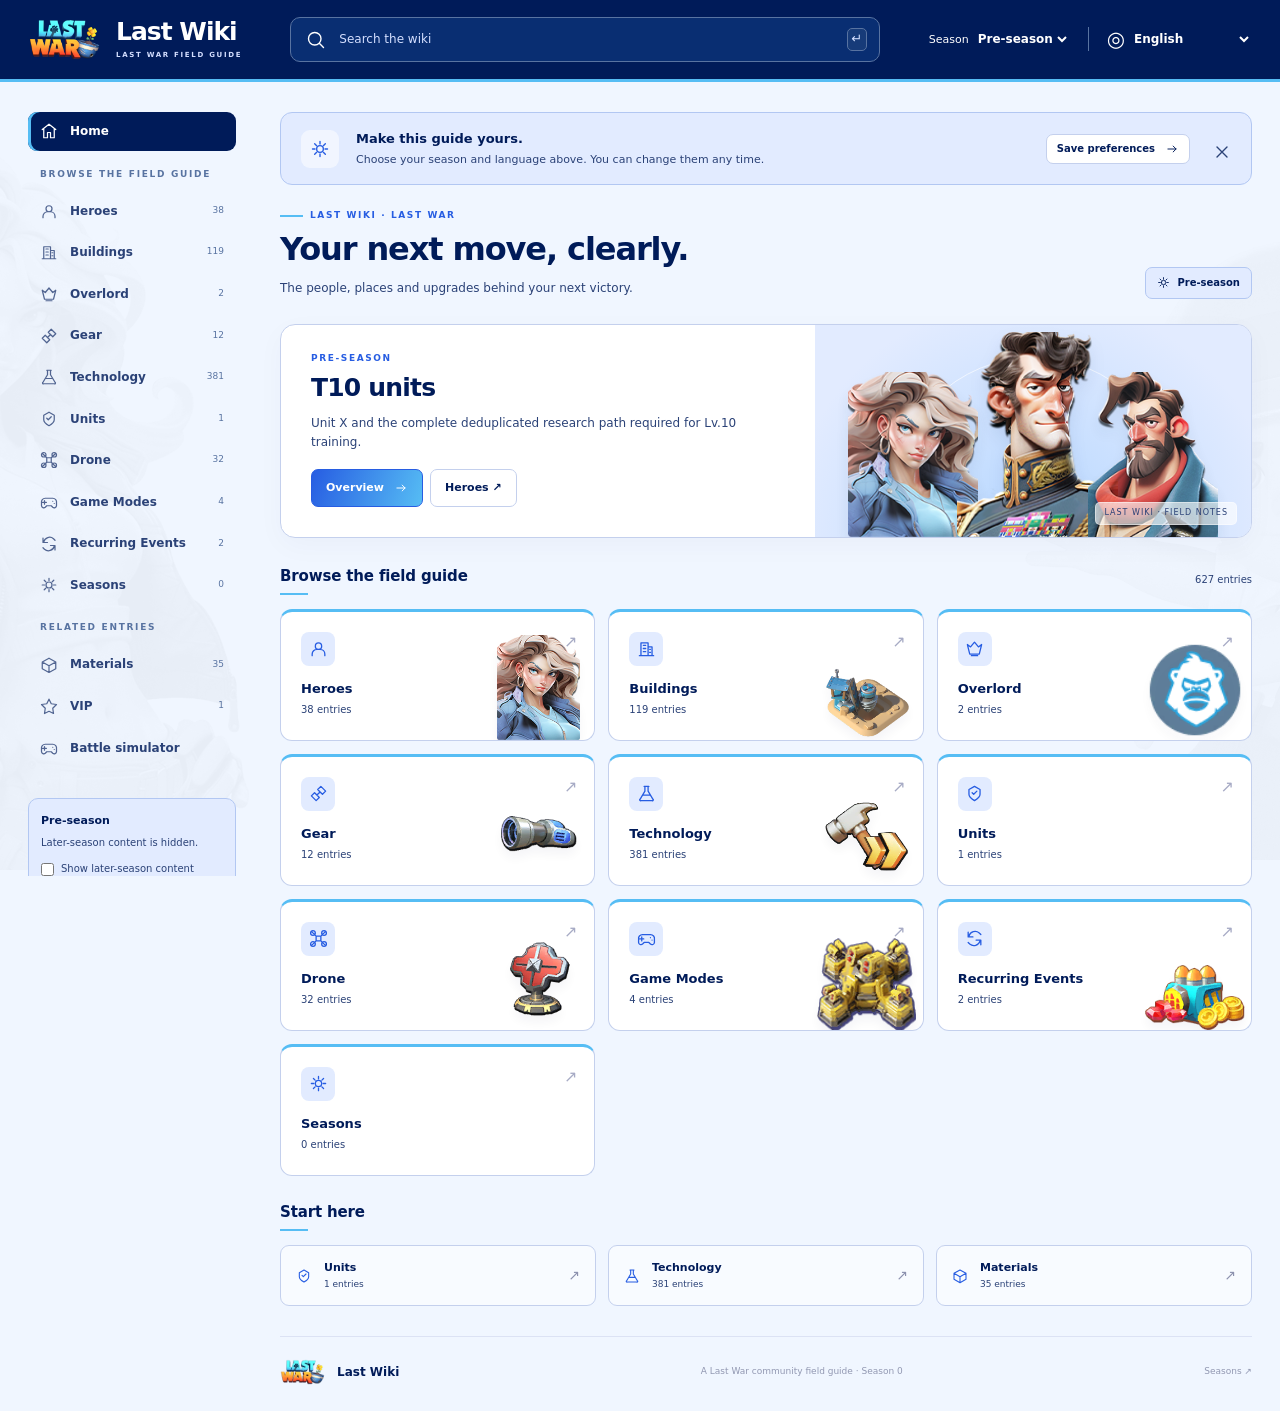
==== commit 36812268: "Add configurable Last Wiki battle simulator" ====
--- a/index.html
+++ b/index.html
@@ -7,7 +7,7 @@
 <link rel="stylesheet" href="styles-v2.css?v=6c1d78cda37d">
 <link rel="stylesheet" href="last-war-theme.css?v=da08d9cf9874">
 <link rel="icon" type="image/png" href="assets/last-war-logo.png">
-<script defer src="data-v2.js?v=956768e560a6"></script><script defer src="mode-data.js?v=515dad8bfbbe"></script><script defer src="app-v2.js?v=28c8047b7a63"></script>
+<script defer src="data-v2.js?v=956768e560a6"></script><script defer src="mode-data.js?v=515dad8bfbbe"></script><script defer src="app-v2.js?v=e074bdccd0df"></script>
 </head>
 <body>
 <a class="skip-link" href="#content">Skip to content</a>
